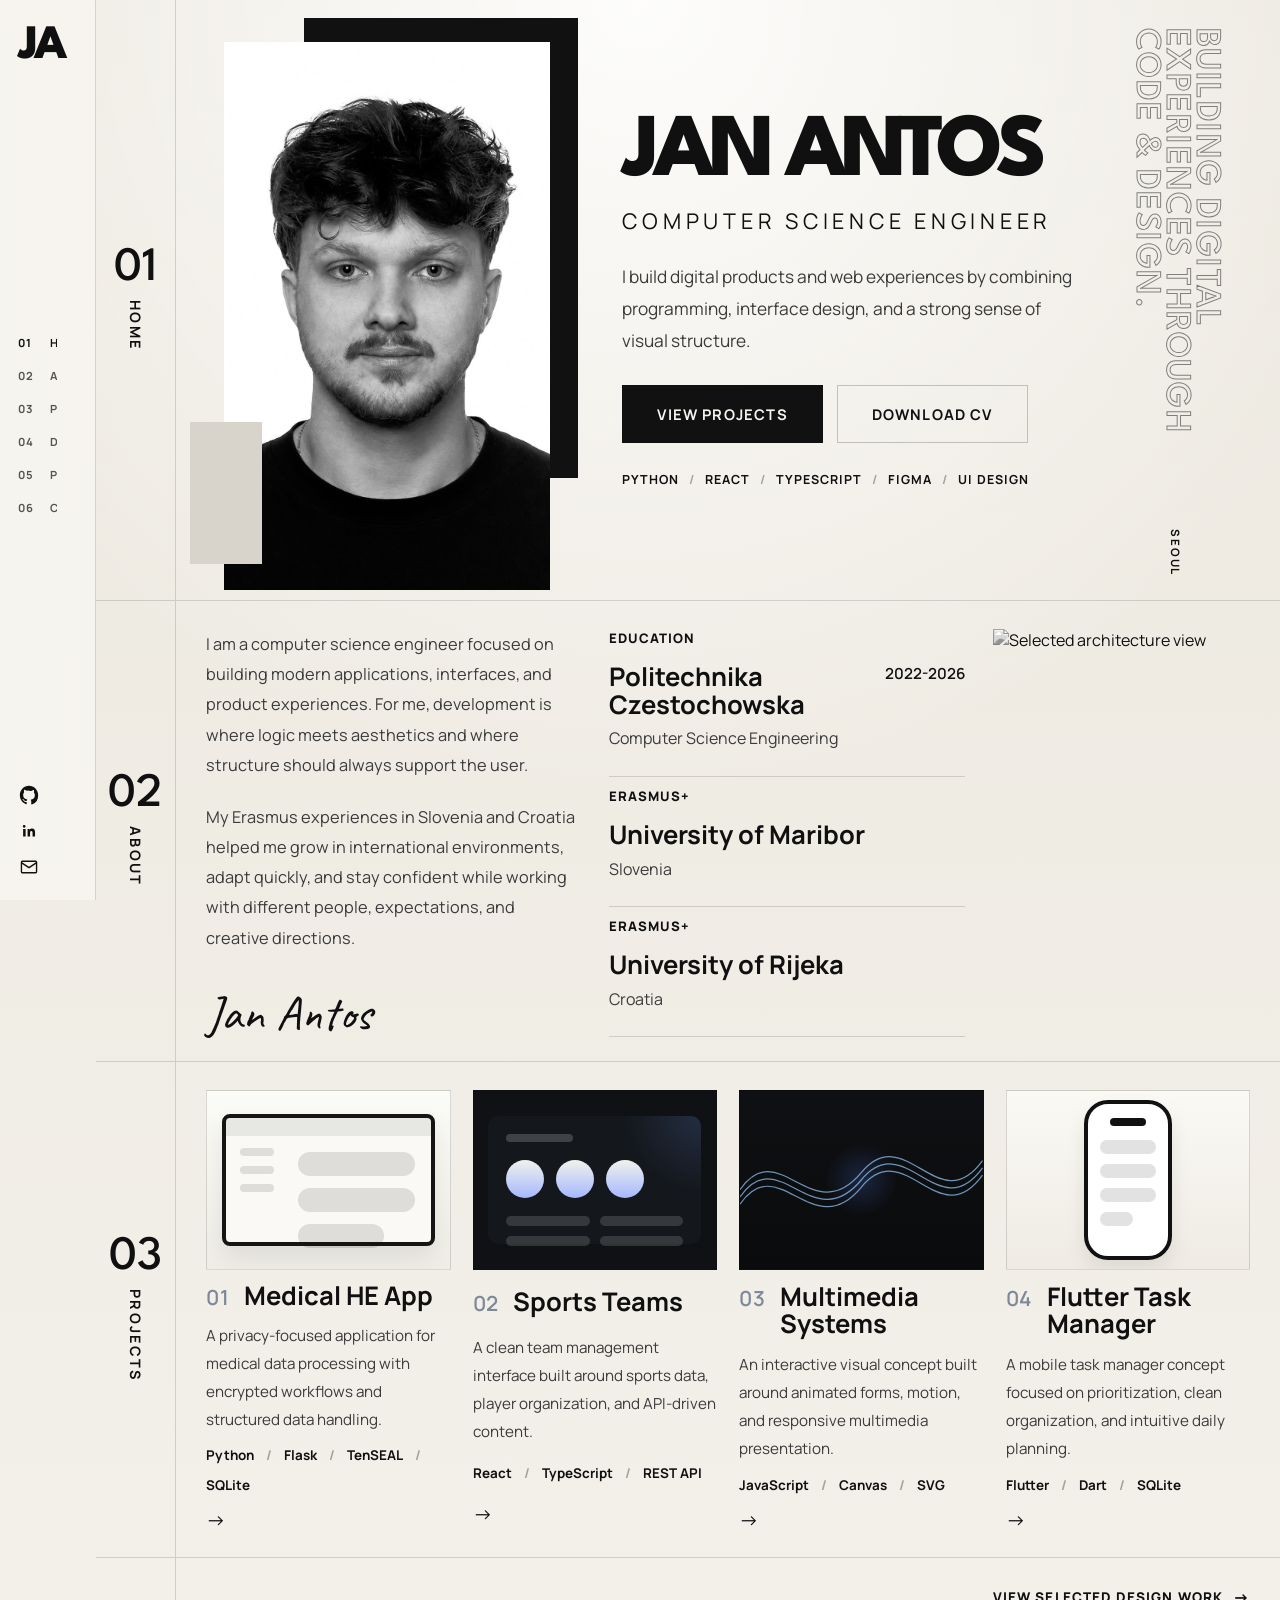
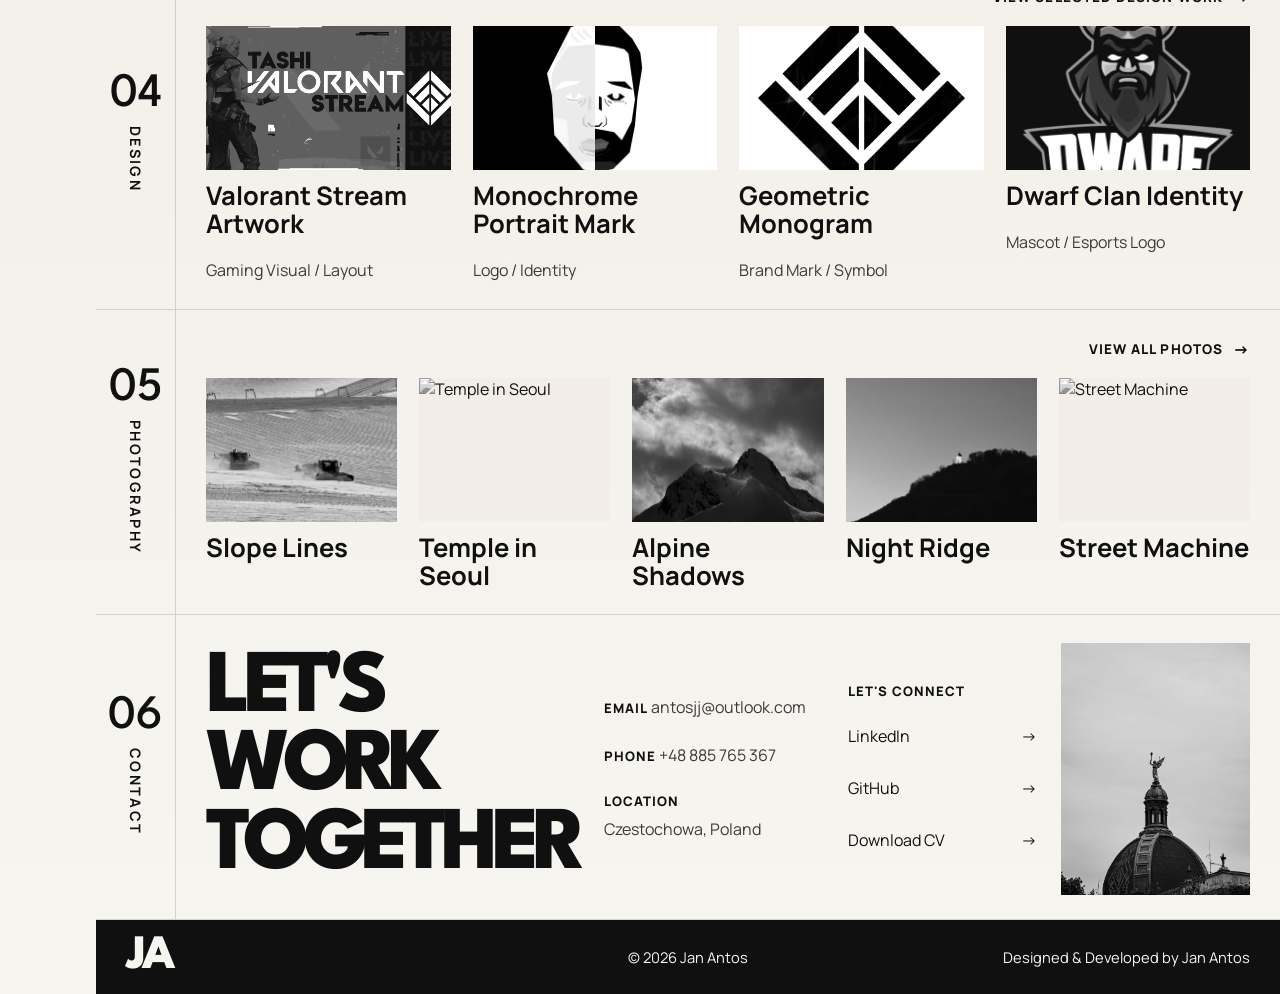
==== index.html @ 29f9c2f2 "Launch portfolio site" ====
<!DOCTYPE html>
<html lang="en">
<head>
  <meta charset="UTF-8">
  <meta name="viewport" content="width=device-width, initial-scale=1.0">
  <meta
    name="description"
    content="Editorial portfolio layout for Jan Antos with projects, design work, and photography."
  >
  <title>Jan Antos | Editorial Portfolio</title>
  <link rel="preconnect" href="https://fonts.googleapis.com">
  <link rel="preconnect" href="https://fonts.gstatic.com" crossorigin>
  <link
    href="https://fonts.googleapis.com/css2?family=Caveat:wght@600&family=League+Spartan:wght@500;700;800&family=Manrope:wght@400;500;600;700;800&display=swap"
    rel="stylesheet"
  >
  <link rel="stylesheet" href="editorial.css?v=20260609d">
  <script defer src="editorial-data.js?v=20260609d"></script>
  <script defer src="editorial.js?v=20260609d"></script>
</head>
<body>
  <div class="editorial-shell">
    <aside class="side-rail">
      <a class="rail-logo" href="#home" id="rail-logo"></a>

      <nav class="rail-nav" id="rail-nav"></nav>

      <div class="rail-socials">
        <a class="rail-icon" id="github-link" target="_blank" rel="noreferrer" aria-label="GitHub">
          <svg viewBox="0 0 24 24" aria-hidden="true">
            <path d="M12 2C6.48 2 2 6.59 2 12.26c0 4.53 2.87 8.37 6.84 9.73.5.1.68-.22.68-.49 0-.24-.01-1.04-.01-1.89-2.78.62-3.36-1.21-3.36-1.21-.46-1.18-1.11-1.49-1.11-1.49-.91-.64.07-.63.07-.63 1 .08 1.53 1.06 1.53 1.06.9 1.57 2.36 1.12 2.94.86.09-.67.35-1.12.63-1.37-2.22-.26-4.56-1.14-4.56-5.09 0-1.13.39-2.05 1.03-2.77-.1-.26-.45-1.31.1-2.73 0 0 .84-.28 2.75 1.06A9.34 9.34 0 0 1 12 7.24a9.3 9.3 0 0 1 2.5.35c1.9-1.34 2.74-1.06 2.74-1.06.56 1.42.21 2.47.11 2.73.64.72 1.03 1.64 1.03 2.77 0 3.96-2.34 4.82-4.58 5.07.36.32.68.95.68 1.92 0 1.39-.01 2.5-.01 2.84 0 .27.18.6.69.49A10.27 10.27 0 0 0 22 12.26C22 6.59 17.52 2 12 2Z"></path>
          </svg>
        </a>
        <a class="rail-icon" id="linkedin-link" target="_blank" rel="noreferrer" aria-label="LinkedIn">
          <svg viewBox="0 0 24 24" aria-hidden="true">
            <path d="M6.94 8.5A1.56 1.56 0 1 1 6.95 5.4a1.56 1.56 0 0 1-.01 3.1ZM5.58 9.7h2.74V18H5.58V9.7Zm4.45 0h2.63v1.13h.04c.37-.7 1.26-1.43 2.6-1.43 2.79 0 3.3 1.87 3.3 4.3V18h-2.74v-3.82c0-.91-.02-2.08-1.24-2.08-1.24 0-1.43.98-1.43 2v3.9h-2.74V9.7Z"></path>
          </svg>
        </a>
        <a class="rail-icon" id="mail-link" aria-label="Email">
          <svg viewBox="0 0 24 24" aria-hidden="true">
            <path d="M3 6.75A1.75 1.75 0 0 1 4.75 5h14.5A1.75 1.75 0 0 1 21 6.75v10.5A1.75 1.75 0 0 1 19.25 19H4.75A1.75 1.75 0 0 1 3 17.25V6.75Zm1.75-.25a.25.25 0 0 0-.25.25v.18l7.5 4.9 7.5-4.9v-.18a.25.25 0 0 0-.25-.25H4.75Zm14.75 2.22-6.98 4.56a1 1 0 0 1-1.04 0L4.5 8.72v8.53c0 .14.11.25.25.25h14.5a.25.25 0 0 0 .25-.25V8.72Z"></path>
          </svg>
        </a>
      </div>
    </aside>

    <main class="editorial-main">
      <section class="editorial-section hero-section" id="home">
        <div class="section-marker">
          <span>01</span>
          <span>Home</span>
        </div>

        <div class="section-body hero-grid">
          <div class="hero-portrait-card">
            <img id="hero-photo" alt="">
          </div>

          <div class="hero-copy">
            <h1 id="hero-name"></h1>
            <p class="hero-role" id="hero-role"></p>
            <p class="hero-intro" id="hero-intro"></p>

            <div class="hero-actions">
              <a class="hero-button hero-button-dark" href="#projects">View Projects</a>
              <a class="hero-button" href="#contact" id="hero-cv-link">Download CV</a>
            </div>

            <div class="hero-tools" id="hero-tools"></div>
          </div>

          <div class="hero-side-copy">
            <p id="hero-statement"></p>
            <span>Seoul</span>
          </div>
        </div>
      </section>

      <section class="editorial-section about-section" id="about">
        <div class="section-marker">
          <span>02</span>
          <span>About</span>
        </div>

        <div class="section-body about-grid">
          <div class="about-copy">
            <div class="about-text" id="about-text"></div>
            <p class="signature" id="signature"></p>
          </div>

          <div class="about-education" id="education-list"></div>

          <div class="about-image-card">
            <img id="about-side-image" alt="">
          </div>
        </div>
      </section>

      <section class="editorial-section projects-section" id="projects">
        <div class="section-marker">
          <span>03</span>
          <span>Projects</span>
        </div>

        <div class="section-body">
          <div class="card-grid four-col" id="project-grid"></div>
        </div>
      </section>

      <section class="editorial-section design-section" id="design">
        <div class="section-marker">
          <span>04</span>
          <span>Design</span>
        </div>

        <div class="section-body">
          <div class="section-topline">
            <div></div>
            <a class="section-link" href="#contact">View selected design work</a>
          </div>
          <div class="card-grid four-col" id="design-grid"></div>
        </div>
      </section>

      <section class="editorial-section photo-section" id="photo">
        <div class="section-marker">
          <span>05</span>
          <span>Photography</span>
        </div>

        <div class="section-body">
          <div class="section-topline">
            <div></div>
            <a class="section-link" href="#contact">View all photos</a>
          </div>
          <div class="card-grid five-col photo-grid" id="photo-grid"></div>
        </div>
      </section>

      <section class="editorial-section contact-section" id="contact">
        <div class="section-marker">
          <span>06</span>
          <span>Contact</span>
        </div>

        <div class="section-body contact-grid">
          <div class="contact-headline">
            <h2>Let's Work Together</h2>
          </div>

          <div class="contact-details">
            <div class="contact-item">
              <span>Email</span>
              <a id="contact-email"></a>
            </div>
            <div class="contact-item">
              <span>Phone</span>
              <a id="contact-phone"></a>
            </div>
            <div class="contact-item">
              <span>Location</span>
              <p id="contact-location"></p>
            </div>
          </div>

          <div class="contact-links">
            <p>Let's Connect</p>
            <a id="contact-linkedin" target="_blank" rel="noreferrer">LinkedIn</a>
            <a id="contact-github" target="_blank" rel="noreferrer">GitHub</a>
            <a id="contact-cv" href="#contact">Download CV</a>
          </div>

          <div class="contact-image-card">
            <img id="contact-image" alt="">
          </div>
        </div>
      </section>

      <footer class="editorial-footer">
        <p id="footer-mark"></p>
        <p>&copy; 2026 Jan Antos</p>
        <p>Designed &amp; Developed by Jan Antos</p>
      </footer>
    </main>
  </div>
</body>
</html>
---- editorial.css ----
* {
  box-sizing: border-box;
}

:root {
  --paper: #f7f5f0;
  --paper-strong: #f2eee7;
  --ink: #101010;
  --ink-soft: #3b3b3b;
  --line: rgba(16, 16, 16, 0.15);
  --line-strong: rgba(16, 16, 16, 0.22);
  --rail-width-collapsed: 96px;
  --rail-width-expanded: 182px;
  --rail-width: var(--rail-width-collapsed);
}

html {
  scroll-behavior: smooth;
}

body {
  margin: 0;
  font-family: "Manrope", sans-serif;
  color: var(--ink);
  background:
    radial-gradient(circle at top, rgba(255, 255, 255, 0.9), transparent 30%),
    linear-gradient(180deg, #ece8df 0%, #f7f5f0 100%);
}

a {
  color: inherit;
  text-decoration: none;
}

img {
  display: block;
  max-width: 100%;
}

.editorial-shell {
  min-height: 100vh;
}

.side-rail {
  position: fixed;
  top: 0;
  left: 0;
  z-index: 30;
  display: grid;
  grid-template-rows: auto 1fr auto;
  width: var(--rail-width-collapsed);
  height: 100vh;
  padding: 28px 18px 22px;
  border-right: 1px solid var(--line);
  background: rgba(247, 245, 240, 0.94);
  backdrop-filter: blur(12px);
  transition: width 220ms ease;
}

.rail-logo,
.editorial-footer p:first-child {
  font-family: "League Spartan", sans-serif;
  font-size: 3rem;
  font-weight: 800;
  letter-spacing: -0.08em;
  line-height: 0.8;
}

.rail-nav {
  display: grid;
  align-content: center;
  gap: 18px;
}

.rail-nav-link {
  display: flex;
  align-items: center;
  gap: 10px;
  color: rgba(16, 16, 16, 0.7);
  font-size: 0.7rem;
  font-weight: 700;
  letter-spacing: 0.08em;
  text-transform: uppercase;
  transition: color 180ms ease;
}

.rail-nav-link:hover,
.rail-nav-link.is-active {
  color: var(--ink);
}

.rail-nav-number {
  min-width: 22px;
}

.rail-nav-short,
.rail-nav-full {
  white-space: nowrap;
}

.rail-nav-short {
  max-width: 1ch;
  overflow: hidden;
  opacity: 1;
  transition:
    max-width 200ms ease,
    opacity 200ms ease;
}

.rail-nav-full {
  max-width: 0;
  overflow: hidden;
  opacity: 0;
  transition:
    max-width 220ms ease,
    opacity 220ms ease;
}

.rail-socials {
  display: flex;
  flex-direction: column;
  gap: 14px;
}

.rail-icon {
  width: 22px;
  height: 22px;
  color: var(--ink);
}

.rail-icon svg {
  width: 100%;
  height: 100%;
  fill: currentColor;
}

.editorial-main {
  margin-left: var(--rail-width);
  transition: margin-left 220ms ease;
}

.editorial-shell.is-rail-expanded .side-rail,
.editorial-shell:has(.side-rail:hover) .side-rail {
  width: var(--rail-width-expanded);
}

.editorial-shell.is-rail-expanded .editorial-main,
.editorial-shell:has(.side-rail:hover) .editorial-main {
  margin-left: var(--rail-width-expanded);
}

.editorial-shell.is-rail-expanded .rail-nav-short,
.side-rail:hover .rail-nav-short {
  max-width: 0;
  opacity: 0;
}

.editorial-shell.is-rail-expanded .rail-nav-full,
.side-rail:hover .rail-nav-full {
  max-width: 112px;
  opacity: 1;
}

.editorial-section {
  display: grid;
  grid-template-columns: 80px minmax(0, 1fr);
  border-bottom: 1px solid var(--line);
}

.section-marker {
  display: grid;
  justify-items: center;
  align-content: center;
  gap: 12px;
  border-right: 1px solid var(--line);
  padding: 24px 0;
}

.section-marker span:first-child {
  font-family: "League Spartan", sans-serif;
  font-size: 3rem;
  font-weight: 500;
  line-height: 0.8;
}

.section-marker span:last-child {
  writing-mode: vertical-rl;
  text-orientation: mixed;
  font-size: 0.9rem;
  font-weight: 700;
  letter-spacing: 0.16em;
  text-transform: uppercase;
}

.section-body {
  padding: 28px 30px 24px;
}

.hero-section .section-body {
  position: relative;
}

.hero-grid {
  display: grid;
  grid-template-columns: minmax(260px, 1.05fr) minmax(320px, 1.25fr);
  gap: 32px;
  align-items: stretch;
  min-height: 600px;
  padding-right: 200px;
}

.hero-portrait-card,
.about-image-card,
.contact-image-card,
.design-card-editorial-image,
.photo-card-editorial-image,
.hero-button,
.project-mockup {
  overflow: hidden;
}

.hero-portrait-card {
  position: relative;
  height: 100%;
  margin: 14px 40px 14px 18px;
  background: linear-gradient(180deg, #fbfbf9 0%, #efebe5 100%);
  overflow: visible;
}

.hero-portrait-card::before {
  content: "";
  position: absolute;
  top: -24px;
  right: -28px;
  z-index: -1;
  width: 84%;
  height: 84%;
  background: #111111;
}

.hero-portrait-card::after {
  content: "";
  position: absolute;
  left: -34px;
  bottom: 26px;
  width: 72px;
  height: 142px;
  background: #d8d4cc;
}

.hero-portrait-card img {
  width: 100%;
  height: 100%;
  object-fit: cover;
  object-position: center 24%;
  filter: grayscale(100%);
}

.hero-copy {
  display: flex;
  flex-direction: column;
  justify-content: center;
  padding: 22px 0;
}

.hero-copy h1,
.contact-headline h2 {
  margin: 0;
  font-family: "League Spartan", sans-serif;
  font-size: clamp(5rem, 8vw, 8.6rem);
  font-weight: 800;
  letter-spacing: -0.08em;
  line-height: 0.84;
  text-transform: uppercase;
}

.hero-role {
  margin: 14px 0 0;
  font-size: 1.8rem;
  letter-spacing: 0.22em;
  text-transform: uppercase;
}

.hero-intro,
.about-text p,
.project-card-editorial p,
.education-row p,
.design-card-editorial p,
.photo-card-editorial p,
.contact-item p,
.contact-item a,
.contact-links a {
  color: var(--ink-soft);
  line-height: 1.85;
}

.hero-intro {
  max-width: 44ch;
  margin: 26px 0 0;
  font-size: 1.08rem;
}

.hero-actions {
  display: flex;
  flex-wrap: wrap;
  gap: 14px;
  margin-top: 28px;
}

.hero-button {
  display: inline-flex;
  align-items: center;
  justify-content: center;
  min-height: 58px;
  padding: 0 34px;
  border: 1px solid var(--line-strong);
  background: transparent;
  font-size: 0.92rem;
  font-weight: 700;
  letter-spacing: 0.08em;
  text-transform: uppercase;
  transition:
    background-color 180ms ease,
    color 180ms ease,
    transform 180ms ease;
}

.hero-button:hover,
.section-link:hover,
.contact-links a:hover {
  transform: translateY(-1px);
}

.hero-button-dark {
  color: #f7f5f0;
  background: #111111;
}

.hero-tools {
  display: flex;
  flex-wrap: wrap;
  gap: 10px;
  margin-top: 28px;
  font-size: 0.78rem;
  font-weight: 700;
  letter-spacing: 0.08em;
  text-transform: uppercase;
}

.hero-tools span:not(:last-child)::after {
  content: "/";
  margin-left: 10px;
  color: rgba(16, 16, 16, 0.35);
}

.hero-side-copy {
  position: absolute;
  top: 28px;
  right: 30px;
  bottom: 24px;
  display: flex;
  align-items: center;
  justify-content: center;
  gap: 20px;
  width: 150px;
  writing-mode: vertical-rl;
  text-orientation: mixed;
  overflow: hidden;
}

.hero-side-copy p {
  margin: 0;
  font-family: "League Spartan", sans-serif;
  font-size: clamp(1.9rem, 2.8vw, 3rem);
  font-weight: 500;
  letter-spacing: 0.04em;
  line-height: 0.84;
  text-transform: uppercase;
  color: transparent;
  -webkit-text-stroke: 1px rgba(16, 16, 16, 0.5);
}

.hero-side-copy span {
  font-size: 0.72rem;
  font-weight: 700;
  letter-spacing: 0.16em;
  text-transform: uppercase;
}

.about-grid {
  display: grid;
  grid-template-columns: 1.05fr 1fr 0.72fr;
  gap: 28px;
  align-items: stretch;
}

.about-copy {
  display: flex;
  flex-direction: column;
  justify-content: space-between;
  gap: 28px;
}

.about-text p {
  margin: 0;
  font-size: 1.02rem;
}

.about-text p + p {
  margin-top: 22px;
}

.signature {
  margin: 0;
  font-family: "Caveat", cursive;
  font-size: 3rem;
  line-height: 1;
}

.about-education {
  display: grid;
  align-content: start;
}

.education-card {
  padding: 10px 0 22px;
  border-bottom: 1px solid var(--line);
}

.education-card:first-child {
  padding-top: 0;
}

.education-label {
  margin: 0 0 16px;
  font-size: 0.82rem;
  font-weight: 800;
  letter-spacing: 0.08em;
  text-transform: uppercase;
}

.education-row {
  display: flex;
  align-items: flex-start;
  justify-content: space-between;
  gap: 18px;
}

.education-row h3,
.project-card-editorial h3,
.design-card-editorial h3,
.photo-card-editorial h3 {
  margin: 0;
  font-size: 1.6rem;
  line-height: 1.08;
}

.education-row p,
.design-card-editorial p,
.photo-card-editorial p {
  margin: 6px 0 0;
}

.education-row span {
  font-size: 0.95rem;
  font-weight: 600;
  white-space: nowrap;
}

.about-image-card,
.contact-image-card {
  height: 100%;
}

.about-image-card img,
.contact-image-card img {
  width: 100%;
  height: 100%;
  object-fit: cover;
  filter: grayscale(100%);
}

.about-image-card img {
  object-position: center center;
}

.section-topline {
  display: flex;
  align-items: center;
  justify-content: space-between;
  gap: 24px;
  margin-bottom: 18px;
}

.section-link {
  display: inline-flex;
  align-items: center;
  gap: 10px;
  font-size: 0.84rem;
  font-weight: 800;
  letter-spacing: 0.08em;
  text-transform: uppercase;
}

.section-link::after,
.contact-links a::after {
  content: "\2192";
  font-size: 1rem;
}

.card-grid {
  display: grid;
  gap: 22px;
}

.four-col {
  grid-template-columns: repeat(4, minmax(0, 1fr));
}

.five-col {
  grid-template-columns: repeat(5, minmax(0, 1fr));
}

.project-card-editorial,
.design-card-editorial,
.photo-card-editorial {
  display: grid;
  gap: 12px;
}

.project-heading {
  display: flex;
  align-items: baseline;
  gap: 14px;
}

.project-index {
  color: #7f8898;
  font-size: 1.3rem;
  font-weight: 600;
  letter-spacing: 0.04em;
  line-height: 1;
}

.project-card-editorial p {
  margin: 0;
  font-size: 0.95rem;
}

.project-stack {
  display: flex;
  flex-wrap: wrap;
  gap: 12px;
  font-size: 0.84rem;
  font-weight: 700;
}

.project-stack span:not(:last-child)::after {
  content: "/";
  margin-left: 12px;
  color: rgba(16, 16, 16, 0.35);
}

.project-arrow {
  font-size: 1.24rem;
}

.project-mockup {
  position: relative;
  height: 180px;
  border: 1px solid var(--line);
  background: #f5f2eb;
}

.project-mockup-medical {
  display: grid;
  place-items: center;
  background: linear-gradient(180deg, #fbfbf7 0%, #efede6 100%);
}

.mock-window {
  position: relative;
  width: 88%;
  height: 74%;
  border: 4px solid #151515;
  border-radius: 8px;
  background: #faf9f5;
  box-shadow: 0 12px 24px rgba(0, 0, 0, 0.08);
}

.mock-topbar {
  height: 18px;
  background: rgba(16, 16, 16, 0.08);
}

.mock-sidebar {
  position: absolute;
  top: 30px;
  left: 14px;
  display: grid;
  gap: 10px;
}

.mock-sidebar span,
.mock-content div,
.sports-header,
.sports-stats span,
.phone-list-item {
  border-radius: 999px;
  background: rgba(16, 16, 16, 0.12);
}

.mock-sidebar span {
  width: 34px;
  height: 8px;
}

.mock-content {
  position: absolute;
  top: 34px;
  left: 72px;
  right: 16px;
  display: grid;
  gap: 12px;
}

.mock-table-row {
  height: 24px;
}

.mock-table-row.short {
  width: 74%;
}

.project-mockup-sports {
  display: grid;
  place-items: center;
  background: #0f1114;
}

.sports-panel {
  width: 88%;
  height: 72%;
  padding: 18px;
  border-radius: 10px;
  background:
    radial-gradient(circle at top right, rgba(121, 157, 255, 0.16), transparent 30%),
    #14181d;
}

.sports-header {
  width: 38%;
  height: 8px;
  background: rgba(255, 255, 255, 0.18);
}

.sports-avatars {
  display: flex;
  gap: 12px;
  margin-top: 18px;
}

.sports-avatars span {
  width: 38px;
  height: 38px;
  border-radius: 50%;
  background: linear-gradient(180deg, #f2f1eb 0%, #a5b8ff 100%);
}

.sports-stats {
  display: grid;
  grid-template-columns: repeat(2, 1fr);
  gap: 10px;
  margin-top: 18px;
}

.sports-stats span {
  height: 10px;
  background: rgba(255, 255, 255, 0.14);
}

.project-mockup-multimedia {
  display: grid;
  place-items: center;
  background:
    radial-gradient(circle at center, rgba(87, 132, 255, 0.2), transparent 24%),
    linear-gradient(180deg, #0e1013 0%, #0a0b0c 100%);
}

.project-mockup-multimedia svg {
  width: 100%;
  height: 100%;
}

.project-mockup-multimedia path {
  fill: none;
  stroke: rgba(151, 202, 255, 0.7);
  stroke-width: 2.5;
}

.project-mockup-flutter {
  display: grid;
  place-items: center;
  background: linear-gradient(180deg, #faf9f4 0%, #efebe4 100%);
}

.phone-shell {
  position: relative;
  width: 88px;
  height: 160px;
  padding: 14px 12px 12px;
  border: 4px solid #111111;
  border-radius: 24px;
  background: #ffffff;
  box-shadow: 0 10px 20px rgba(0, 0, 0, 0.08);
}

.phone-notch {
  width: 36px;
  height: 8px;
  margin: 0 auto 14px;
  border-radius: 999px;
  background: #111111;
}

.phone-screen {
  display: grid;
  gap: 10px;
}

.phone-list-item {
  height: 14px;
}

.phone-list-item.small {
  width: 60%;
}

.design-card-editorial-image,
.photo-card-editorial-image {
  height: var(--card-image-height, 144px);
  background: var(--paper-strong);
  transition:
    height 240ms ease,
    box-shadow 240ms ease;
}

.design-card-editorial-image img,
.photo-card-editorial-image img {
  width: 100%;
  height: 100%;
  object-fit: var(--card-object-fit, cover);
  object-position: var(--card-object-position, center center);
  transition:
    transform 240ms ease,
    filter 240ms ease;
}

.design-card-editorial-image img {
  object-position: center center;
  filter: grayscale(100%) contrast(1.04);
}

.photo-card-editorial-image img {
  filter: grayscale(100%);
}

#design-grid,
#photo-grid {
  display: flex;
  gap: 22px;
  align-items: flex-start;
}

#design-grid > .design-card-editorial,
#photo-grid > .photo-card-editorial {
  flex: 1 1 0;
  min-width: 0;
  transition:
    flex-grow 220ms ease,
    transform 220ms ease;
}

#design-grid:hover > .design-card-editorial,
#photo-grid:hover > .photo-card-editorial {
  flex-grow: 0.92;
}

#design-grid > .design-card-editorial:hover,
#photo-grid > .photo-card-editorial:hover {
  flex-grow: 1.28;
}

#design-grid > .design-card-editorial:hover .design-card-editorial-image,
#photo-grid > .photo-card-editorial:hover .photo-card-editorial-image {
  height: 228px;
  box-shadow: 0 16px 34px rgba(0, 0, 0, 0.08);
}

#design-grid > .design-card-editorial:hover img,
#photo-grid > .photo-card-editorial:hover img {
  object-fit: var(--card-object-fit-hover, contain);
  object-position: var(--card-object-position-hover, center center);
  transform: none;
}

.contact-grid {
  display: grid;
  grid-template-columns: 1.1fr 1fr 0.86fr 0.86fr;
  gap: 24px;
  align-items: center;
}

.contact-headline {
  display: flex;
  align-items: center;
  align-self: center;
}

.contact-headline h2 {
  font-size: clamp(3.8rem, 6vw, 6rem);
  line-height: 0.88;
  text-transform: uppercase;
}

.contact-details,
.contact-links {
  display: grid;
  align-content: center;
  gap: 18px;
}

.contact-item span,
.contact-links p {
  margin: 0;
  font-size: 0.82rem;
  font-weight: 800;
  letter-spacing: 0.08em;
  text-transform: uppercase;
}

.contact-item a,
.contact-item p,
.contact-links a {
  margin: 4px 0 0;
  font-size: 1rem;
}

.contact-links a {
  display: inline-flex;
  align-items: center;
  justify-content: space-between;
  gap: 14px;
  color: var(--ink);
}

.editorial-footer {
  display: grid;
  grid-template-columns: repeat(3, minmax(0, 1fr));
  align-items: center;
  gap: 20px;
  padding: 18px 30px;
  color: #f7f5f0;
  background: #101010;
}

.editorial-footer p {
  margin: 0;
  font-size: 0.92rem;
}

.editorial-footer p:nth-child(2) {
  text-align: center;
}

.editorial-footer p:nth-child(3) {
  text-align: right;
}

@media (max-width: 1360px) {
  .hero-copy h1,
  .contact-headline h2 {
    font-size: clamp(4.2rem, 7vw, 7rem);
  }

  .hero-role {
    font-size: 1.35rem;
  }
}

@media (max-width: 1180px) {
  .hero-grid,
  .about-grid,
  .contact-grid,
  .four-col,
  .five-col {
    grid-template-columns: repeat(2, minmax(0, 1fr));
  }

  #design-grid,
  #photo-grid {
    display: grid;
  }

  .hero-side-copy {
    position: static;
    width: auto;
    grid-column: 1 / -1;
    flex-direction: row;
    justify-content: flex-start;
    writing-mode: horizontal-tb;
    overflow: visible;
  }

  .hero-side-copy p {
    -webkit-text-stroke: 0;
    color: rgba(16, 16, 16, 0.22);
  }

  .about-image-card,
  .contact-image-card {
    min-height: 320px;
  }

  .photo-grid .photo-card-editorial:last-child {
    grid-column: 1 / -1;
  }
}

@media (max-width: 860px) {
  :root {
    --rail-width: 0px;
  }

  .side-rail {
    position: sticky;
    top: 0;
    grid-template-columns: auto 1fr auto;
    grid-template-rows: auto;
    width: 100%;
    height: auto;
    padding: 14px 18px;
  }

  .rail-nav {
    display: flex;
    align-items: center;
    justify-content: center;
    gap: 16px;
    overflow-x: auto;
  }

  .rail-nav-link {
    display: inline-flex;
    gap: 8px;
    white-space: nowrap;
  }

  .rail-nav-short,
  .rail-nav-full {
    max-width: none;
    opacity: 1;
  }

  .rail-nav-short {
    display: none;
  }

  .rail-socials {
    flex-direction: row;
  }

  .editorial-main {
    margin-left: 0;
  }

  .editorial-section {
    grid-template-columns: 1fr;
  }

  .section-marker {
    grid-template-columns: auto auto;
    justify-content: flex-start;
    gap: 18px;
    border-right: 0;
    border-bottom: 1px solid var(--line);
    padding: 16px 18px;
  }

  .section-marker span:first-child {
    font-size: 2rem;
  }

  .section-marker span:last-child {
    writing-mode: horizontal-tb;
  }

  .section-body {
    padding: 22px 18px 20px;
  }

  .hero-grid,
  .about-grid,
  .contact-grid,
  .four-col,
  .five-col {
    grid-template-columns: 1fr;
  }

  .hero-grid {
    min-height: 0;
    padding-right: 0;
  }

  .hero-portrait-card {
    min-height: 420px;
    margin: 8px 16px 18px 16px;
  }

  .hero-portrait-card::before,
  .hero-portrait-card::after {
    display: none;
  }

  .hero-copy h1,
  .contact-headline h2 {
    font-size: clamp(3.4rem, 16vw, 5.8rem);
  }

  .hero-role {
    font-size: 1rem;
    letter-spacing: 0.14em;
  }

  .hero-actions,
  .hero-tools {
    gap: 12px;
  }

  .hero-button {
    width: 100%;
  }

  .hero-side-copy {
    display: none;
  }

  .editorial-footer {
    grid-template-columns: 1fr;
    justify-items: start;
  }

  .editorial-footer p:nth-child(2),
  .editorial-footer p:nth-child(3) {
    text-align: left;
  }
}
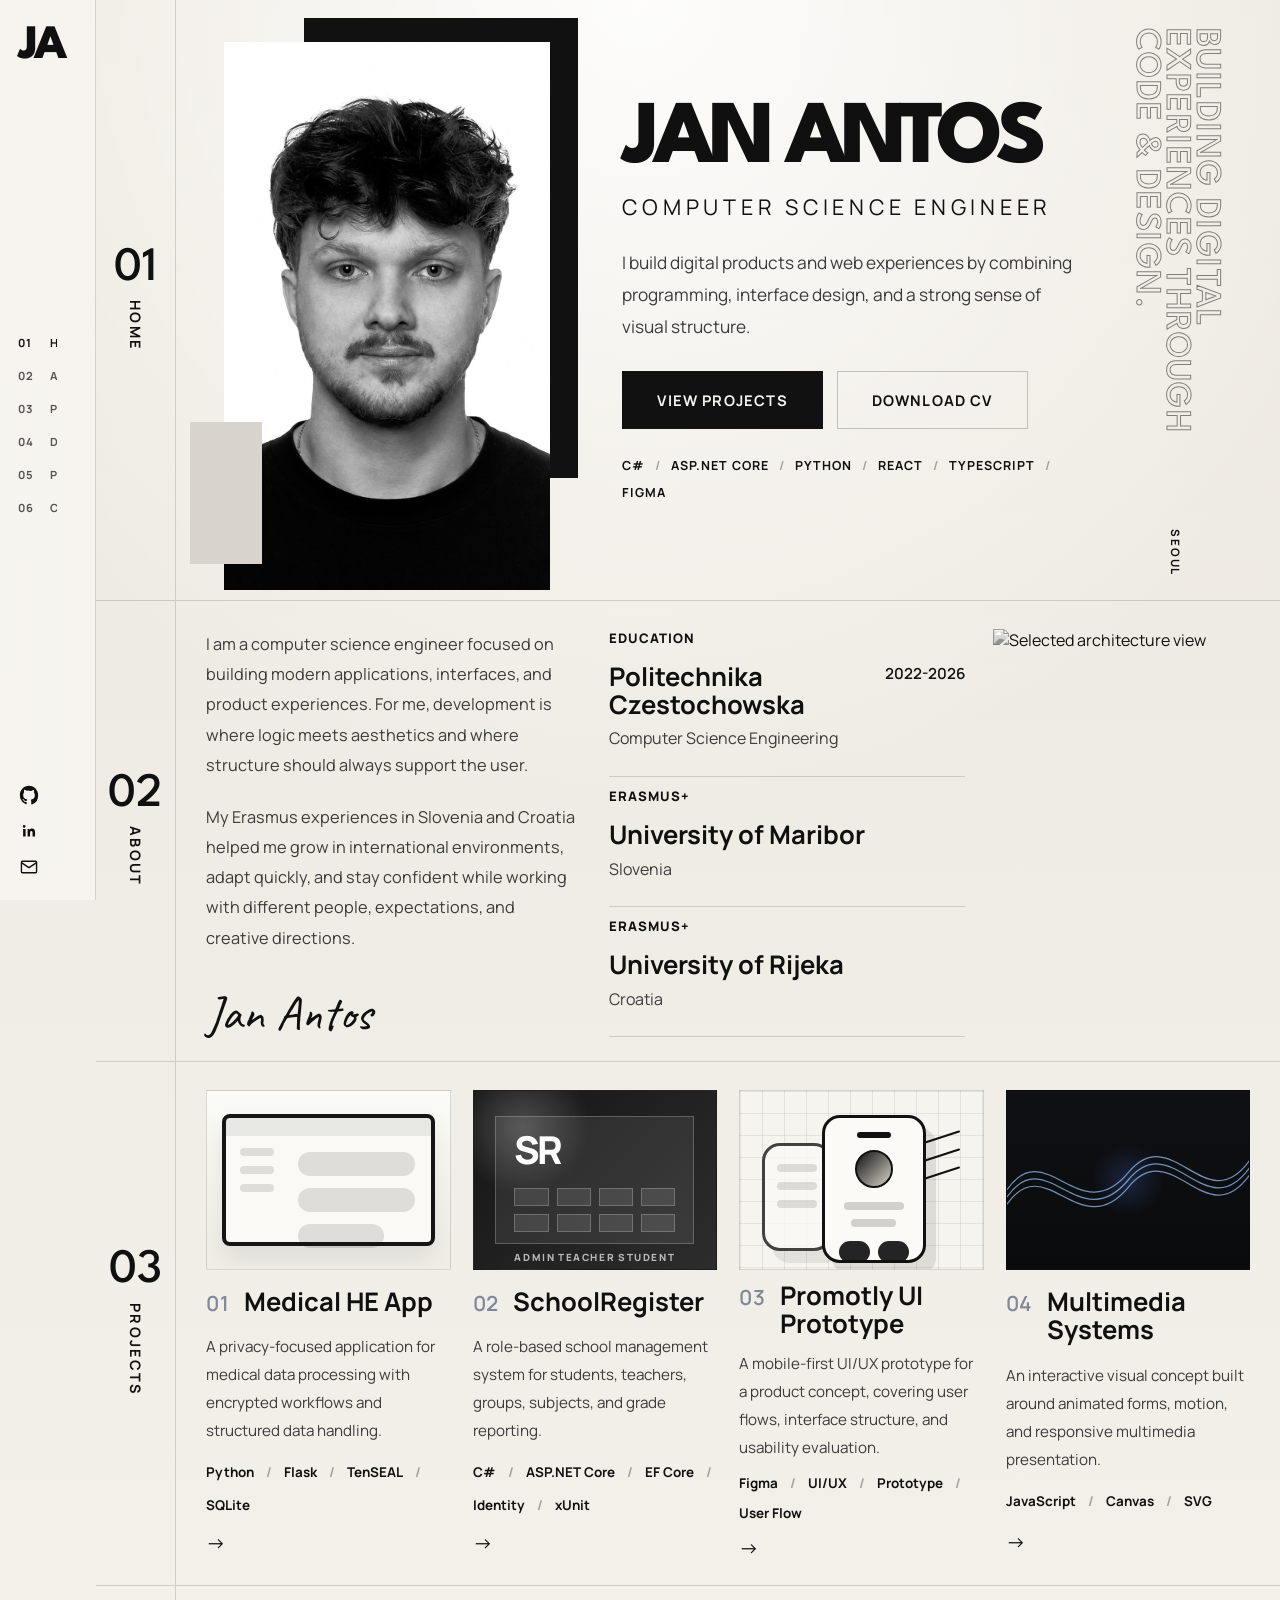
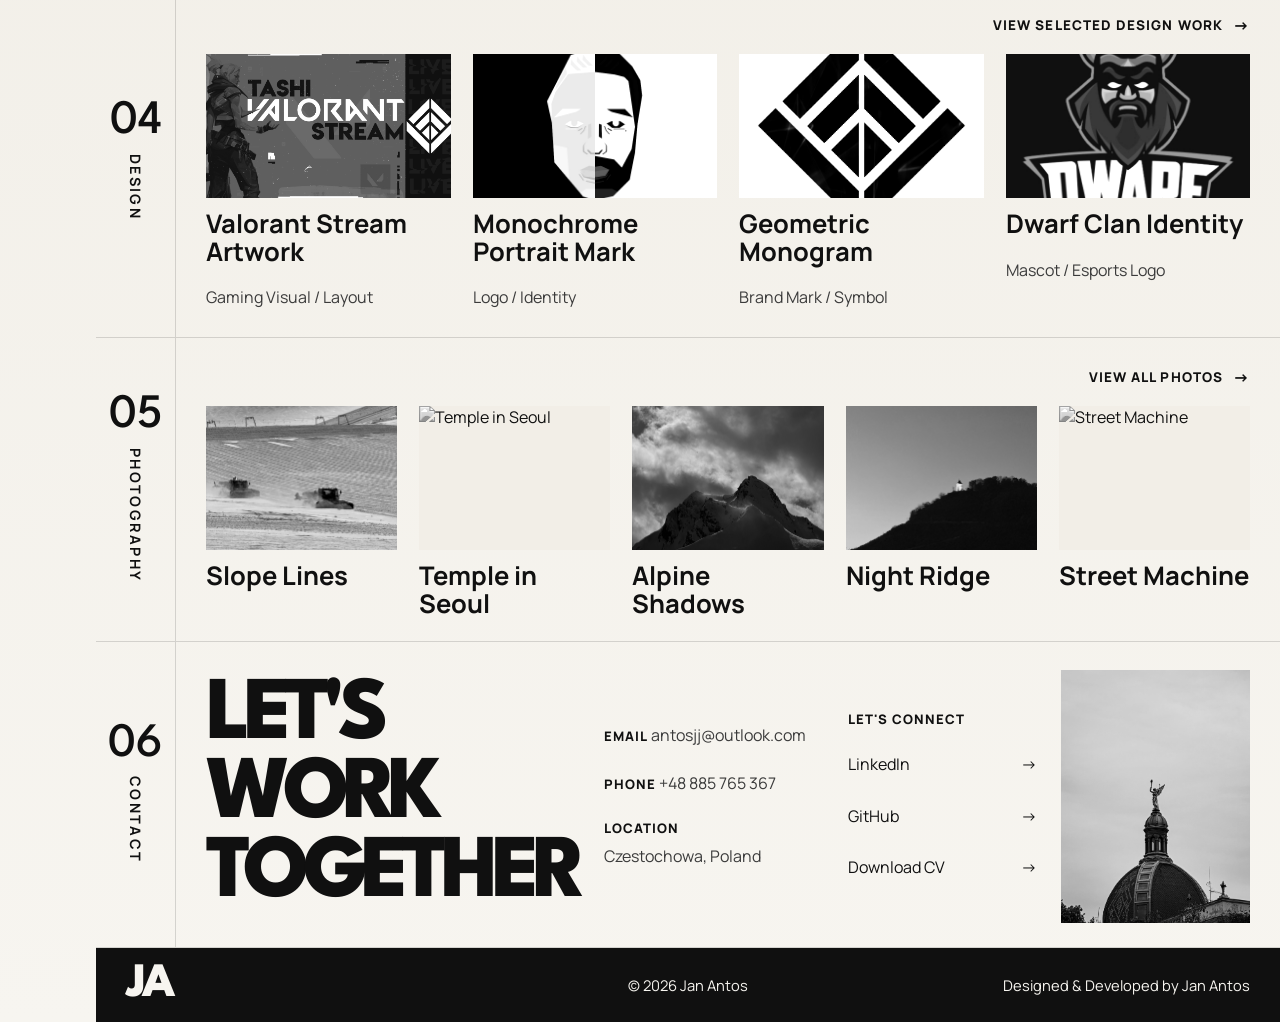
==== commit e915054b: "Refresh portfolio asset cache version" ====
--- a/index.html
+++ b/index.html
@@ -14,9 +14,9 @@
     href="https://fonts.googleapis.com/css2?family=Caveat:wght@600&family=League+Spartan:wght@500;700;800&family=Manrope:wght@400;500;600;700;800&display=swap"
     rel="stylesheet"
   >
-  <link rel="stylesheet" href="editorial.css?v=20260609d">
-  <script defer src="editorial-data.js?v=20260609d"></script>
-  <script defer src="editorial.js?v=20260609d"></script>
+  <link rel="stylesheet" href="editorial.css?v=20260616a">
+  <script defer src="editorial-data.js?v=20260616a"></script>
+  <script defer src="editorial.js?v=20260616a"></script>
 </head>
 <body>
   <div class="editorial-shell">
--- a/editorial.css
+++ b/editorial.css
@@ -22,6 +22,7 @@
   margin: 0;
   font-family: "Manrope", sans-serif;
   color: var(--ink);
+  overflow-x: hidden;
   background:
     radial-gradient(circle at top, rgba(255, 255, 255, 0.9), transparent 30%),
     linear-gradient(180deg, #ece8df 0%, #f7f5f0 100%);
@@ -139,26 +140,28 @@
   transition: margin-left 220ms ease;
 }
 
-.editorial-shell.is-rail-expanded .side-rail,
-.editorial-shell:has(.side-rail:hover) .side-rail {
-  width: var(--rail-width-expanded);
-}
-
-.editorial-shell.is-rail-expanded .editorial-main,
-.editorial-shell:has(.side-rail:hover) .editorial-main {
-  margin-left: var(--rail-width-expanded);
-}
-
-.editorial-shell.is-rail-expanded .rail-nav-short,
-.side-rail:hover .rail-nav-short {
-  max-width: 0;
-  opacity: 0;
-}
-
-.editorial-shell.is-rail-expanded .rail-nav-full,
-.side-rail:hover .rail-nav-full {
-  max-width: 112px;
-  opacity: 1;
+@media (min-width: 861px) {
+  .editorial-shell.is-rail-expanded .side-rail,
+  .editorial-shell:has(.side-rail:hover) .side-rail {
+    width: var(--rail-width-expanded);
+  }
+
+  .editorial-shell.is-rail-expanded .editorial-main,
+  .editorial-shell:has(.side-rail:hover) .editorial-main {
+    margin-left: var(--rail-width-expanded);
+  }
+
+  .editorial-shell.is-rail-expanded .rail-nav-short,
+  .side-rail:hover .rail-nav-short {
+    max-width: 0;
+    opacity: 0;
+  }
+
+  .editorial-shell.is-rail-expanded .rail-nav-full,
+  .side-rail:hover .rail-nav-full {
+    max-width: 112px;
+    opacity: 1;
+  }
 }
 
 .editorial-section {
@@ -528,6 +531,23 @@
   gap: 12px;
 }
 
+.project-card-editorial {
+  color: inherit;
+  text-decoration: none;
+}
+
+.project-card-editorial[href] {
+  cursor: pointer;
+}
+
+.project-card-editorial[href] .project-arrow {
+  transition: transform 180ms ease;
+}
+
+.project-card-editorial[href]:hover .project-arrow {
+  transform: translateX(8px);
+}
+
 .project-heading {
   display: flex;
   align-items: baseline;
@@ -677,6 +697,165 @@
 .sports-stats span {
   height: 10px;
   background: rgba(255, 255, 255, 0.14);
+}
+
+.project-mockup-school {
+  display: grid;
+  place-items: center;
+  background:
+    radial-gradient(circle at 20% 20%, rgba(255, 255, 255, 0.22), transparent 28%),
+    linear-gradient(135deg, #151515 0%, #2d2d2d 100%);
+}
+
+.school-ledger {
+  width: 82%;
+  height: 72%;
+  padding: 18px;
+  border: 1px solid rgba(255, 255, 255, 0.22);
+  background: rgba(255, 255, 255, 0.08);
+}
+
+.school-ledger-title {
+  color: #ffffff;
+  font-size: 2.4rem;
+  font-weight: 800;
+  letter-spacing: -0.08em;
+  line-height: 0.8;
+}
+
+.school-ledger-grid {
+  display: grid;
+  grid-template-columns: repeat(4, 1fr);
+  gap: 8px;
+  margin-top: 22px;
+}
+
+.school-ledger-grid span {
+  height: 18px;
+  border: 1px solid rgba(255, 255, 255, 0.22);
+  background: rgba(255, 255, 255, 0.1);
+}
+
+.school-ledger-roles {
+  display: flex;
+  justify-content: space-between;
+  margin-top: 18px;
+  color: rgba(255, 255, 255, 0.68);
+  font-size: 0.62rem;
+  font-weight: 800;
+  letter-spacing: 0.16em;
+}
+
+.project-mockup-prototype {
+  display: grid;
+  place-items: center;
+  overflow: hidden;
+  background:
+    linear-gradient(90deg, rgba(17, 17, 17, 0.08) 1px, transparent 1px),
+    linear-gradient(180deg, rgba(17, 17, 17, 0.08) 1px, transparent 1px),
+    #f6f4ee;
+  background-size: 22px 22px;
+}
+
+.prototype-canvas {
+  position: relative;
+  width: 82%;
+  height: 78%;
+}
+
+.prototype-phone {
+  position: absolute;
+  border: 3px solid #111111;
+  border-radius: 18px;
+  background: #fbfaf6;
+  box-shadow: 10px 12px 0 rgba(17, 17, 17, 0.1);
+}
+
+.prototype-phone-left {
+  top: 32px;
+  left: 0;
+  width: 70px;
+  height: 108px;
+  padding: 18px 12px;
+  opacity: 0.78;
+}
+
+.prototype-phone-left span,
+.prototype-line,
+.prototype-actions span,
+.prototype-flow span {
+  display: block;
+  border-radius: 999px;
+  background: #111111;
+}
+
+.prototype-phone-left span {
+  height: 8px;
+  margin-bottom: 10px;
+  opacity: 0.16;
+}
+
+.prototype-phone-main {
+  top: 4px;
+  left: 60px;
+  z-index: 2;
+  width: 104px;
+  height: 148px;
+  padding: 14px;
+}
+
+.prototype-notch {
+  width: 34px;
+  height: 6px;
+  margin: 0 auto 12px;
+  border-radius: 999px;
+  background: #111111;
+}
+
+.prototype-avatar {
+  width: 38px;
+  height: 38px;
+  margin: 0 auto 14px;
+  border-radius: 50%;
+  border: 2px solid #111111;
+  background: linear-gradient(135deg, #111111 0%, #d8d3ca 100%);
+}
+
+.prototype-line {
+  width: 64%;
+  height: 8px;
+  margin: 9px auto;
+  opacity: 0.18;
+}
+
+.prototype-line.wide {
+  width: 86%;
+}
+
+.prototype-actions {
+  display: grid;
+  grid-template-columns: 1fr 1fr;
+  gap: 8px;
+  margin-top: 14px;
+}
+
+.prototype-actions span {
+  height: 22px;
+  opacity: 0.92;
+}
+
+.prototype-flow {
+  position: absolute;
+  top: 26px;
+  right: 0;
+  display: grid;
+  gap: 16px;
+}
+
+.prototype-flow span {
+  width: 44px;
+  height: 2px;
+  transform: rotate(-18deg);
 }
 
 .project-mockup-multimedia {
@@ -936,24 +1115,47 @@
     position: sticky;
     top: 0;
     grid-template-columns: auto 1fr auto;
-    grid-template-rows: auto;
+    grid-template-rows: auto auto;
+    grid-template-areas:
+      "logo . socials"
+      "nav nav nav";
+    row-gap: 12px;
+    align-items: center;
     width: 100%;
     height: auto;
-    padding: 14px 18px;
+    padding: 14px 14px 12px;
+    box-shadow: 0 10px 24px rgba(16, 16, 16, 0.06);
+  }
+
+  .rail-logo {
+    grid-area: logo;
+    font-size: 2.55rem;
   }
 
   .rail-nav {
+    grid-area: nav;
     display: flex;
     align-items: center;
-    justify-content: center;
-    gap: 16px;
+    justify-content: flex-start;
+    width: 100%;
+    min-width: 0;
+    gap: 14px;
     overflow-x: auto;
+    padding-bottom: 2px;
+    -ms-overflow-style: none;
+    scrollbar-width: none;
+  }
+
+  .rail-nav::-webkit-scrollbar {
+    display: none;
   }
 
   .rail-nav-link {
     display: inline-flex;
     gap: 8px;
     white-space: nowrap;
+    font-size: 0.62rem;
+    flex: 0 0 auto;
   }
 
   .rail-nav-short,
@@ -962,16 +1164,46 @@
     opacity: 1;
   }
 
+  .editorial-shell.is-rail-expanded .side-rail,
+  .editorial-shell:has(.side-rail:hover) .side-rail {
+    width: 100%;
+  }
+
+  .editorial-shell.is-rail-expanded .editorial-main,
+  .editorial-shell:has(.side-rail:hover) .editorial-main {
+    margin-left: 0;
+  }
+
+  .editorial-shell.is-rail-expanded .rail-nav-short,
+  .editorial-shell:has(.side-rail:hover) .rail-nav-short,
+  .editorial-shell.is-rail-expanded .rail-nav-full,
+  .editorial-shell:has(.side-rail:hover) .rail-nav-full {
+    max-width: none;
+    opacity: 1;
+  }
+
   .rail-nav-short {
     display: none;
   }
 
   .rail-socials {
+    grid-area: socials;
     flex-direction: row;
+    justify-self: end;
+    gap: 12px;
+  }
+
+  .rail-icon {
+    width: 18px;
+    height: 18px;
   }
 
   .editorial-main {
     margin-left: 0;
+  }
+
+  .editorial-section {
+    scroll-margin-top: 118px;
   }
 
   .editorial-section {
@@ -1013,8 +1245,8 @@
   }
 
   .hero-portrait-card {
-    min-height: 420px;
-    margin: 8px 16px 18px 16px;
+    min-height: clamp(320px, 92vw, 420px);
+    margin: 8px 10px 18px;
   }
 
   .hero-portrait-card::before,
@@ -1024,12 +1256,12 @@
 
   .hero-copy h1,
   .contact-headline h2 {
-    font-size: clamp(3.4rem, 16vw, 5.8rem);
+    font-size: clamp(3rem, 14vw, 4.8rem);
   }
 
   .hero-role {
     font-size: 1rem;
-    letter-spacing: 0.14em;
+    letter-spacing: 0.12em;
   }
 
   .hero-actions,
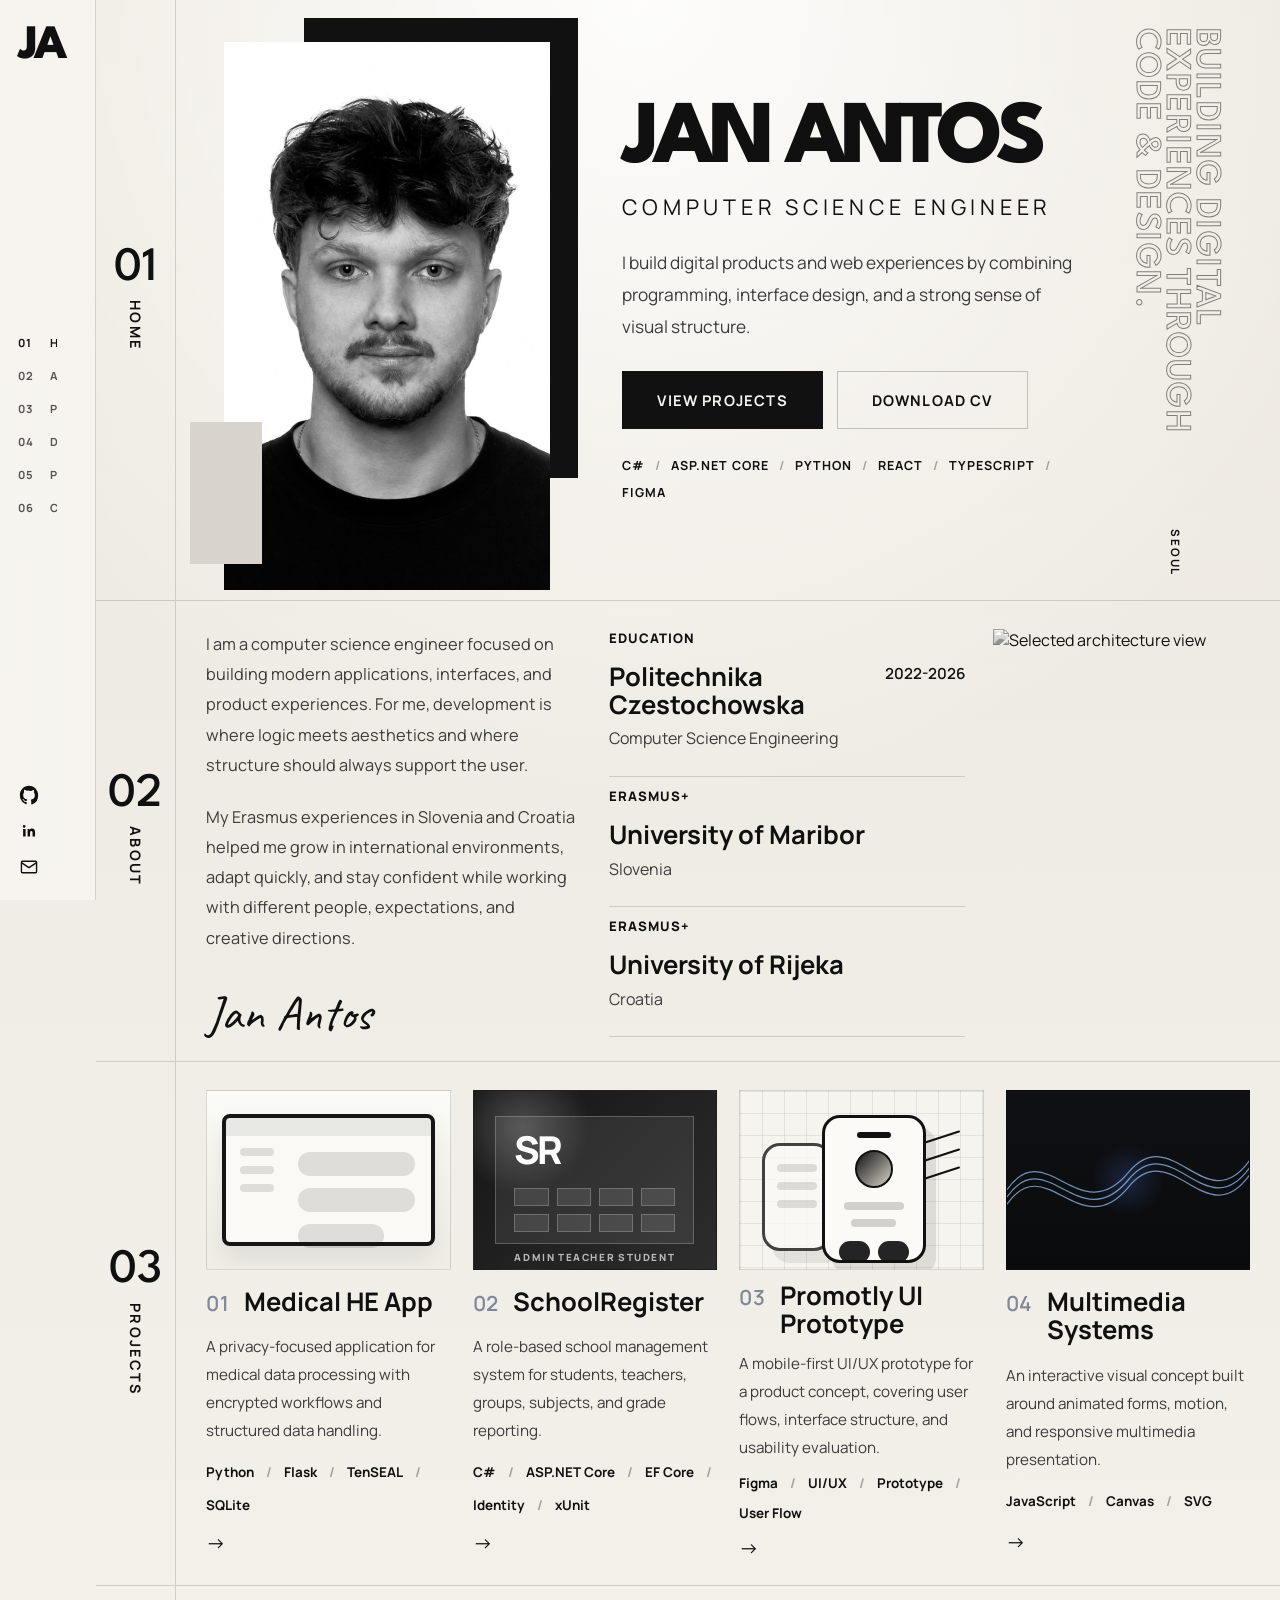
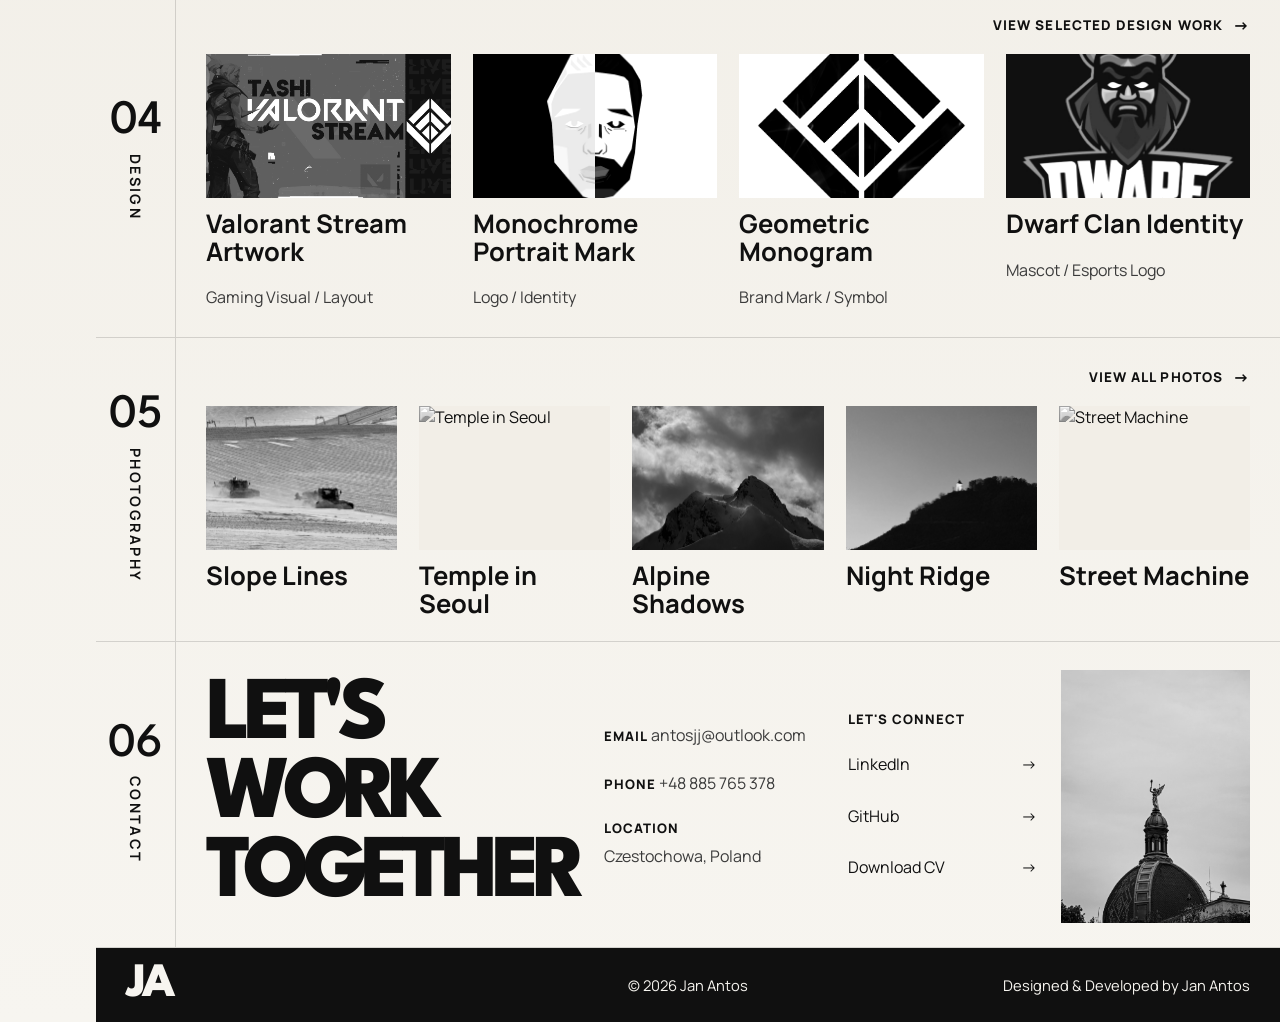
==== commit 1743191a: "Update CV and fix phone number" ====
--- a/index.html
+++ b/index.html
@@ -15,8 +15,8 @@
     rel="stylesheet"
   >
   <link rel="stylesheet" href="editorial.css?v=20260616a">
-  <script defer src="editorial-data.js?v=20260616a"></script>
-  <script defer src="editorial.js?v=20260616a"></script>
+  <script defer src="editorial-data.js?v=20260617a"></script>
+  <script defer src="editorial.js?v=20260617a"></script>
 </head>
 <body>
   <div class="editorial-shell">
